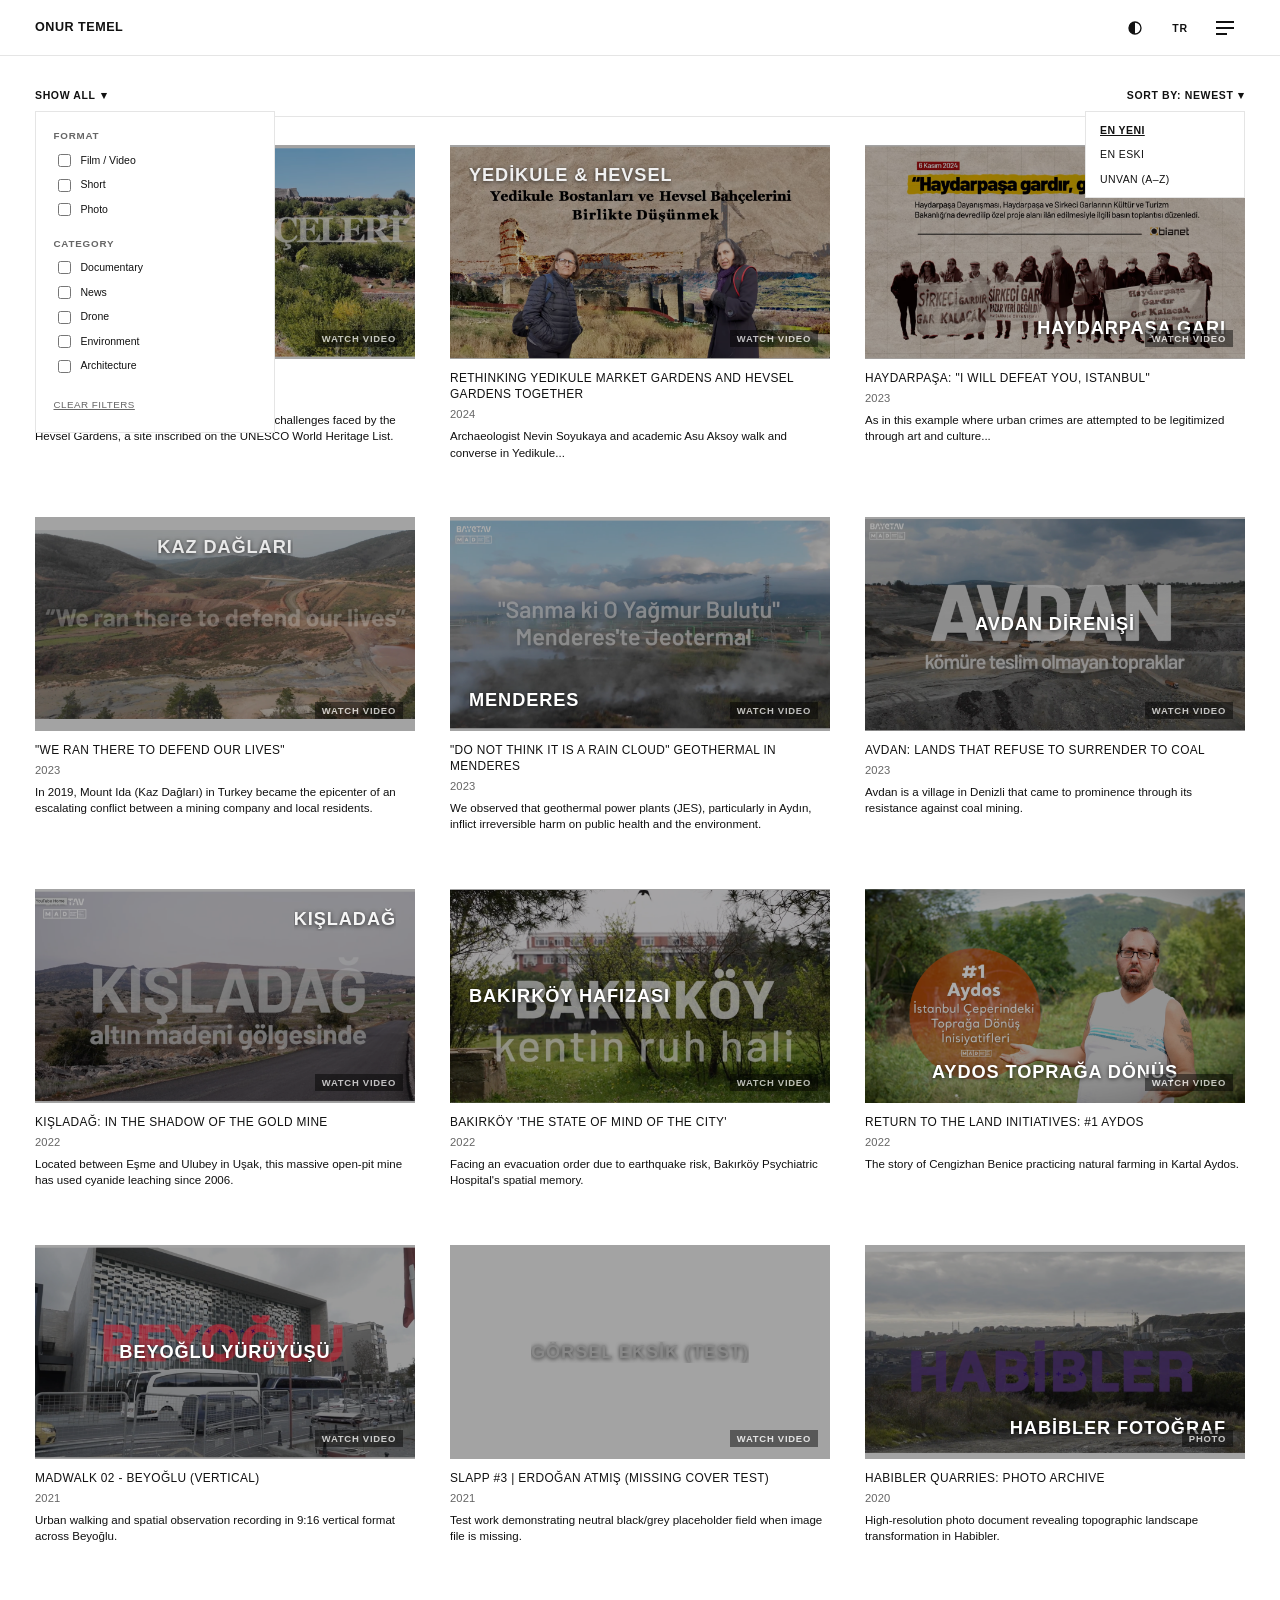
==== test-B/index.html @ b6300fff "Add isolated portfolio cover and media experiments" ====
<!doctype html>
<html lang="tr">
<head>
  <meta charset="utf-8">
  <meta name="viewport" content="width=device-width, initial-scale=1">
  <title>ONUR TEMEL — Videograf & Arşiv (Test B)</title>
  <meta name="description" content="Videograf Onur Temel'in portfolyosu. Gözlemci belgesel, performans kaydı, kent araştırmaları ve saha dokümantasyonları (Test B).">
  
  <meta property="og:title" content="ONUR TEMEL — Videographer (Test B)">
  <meta property="og:description" content="Portfolio of videographer Onur Temel (Test B).">
  <meta property="og:type" content="website">

  <link rel="stylesheet" href="styles.css">
  
  <style>
    .sr-only {
      position: absolute;
      width: 1px;
      height: 1px;
      padding: 0;
      margin: -1px;
      overflow: hidden;
      clip: rect(0, 0, 0, 0);
      white-space: nowrap;
      border: 0;
    }
  </style>
</head>
<body>

  <header class="site-header">
    <div class="site-container" style="width:100%; display:flex; align-items:center; justify-content:space-between;">
      <a href="#work" class="header-brand" id="brand-link" aria-label="Onur Temel Homepage">ONUR TEMEL</a>
      
      <div class="header-controls">
        <button id="theme-toggle" class="icon-btn theme-toggle-btn" aria-label="Koyu/Açık temayı değiştir" title="Tema Değiştir">
          <span class="theme-split-icon" aria-hidden="true">
            <svg viewBox="0 0 24 24" width="16" height="16">
              <circle cx="12" cy="12" r="9" fill="none" stroke="currentColor" stroke-width="2"/>
              <path d="M12 3 A9 9 0 0 0 12 21 Z" fill="currentColor"/>
            </svg>
          </span>
        </button>

        <button id="lang-toggle" class="icon-btn lang-toggle-btn" aria-label="Switch language to English" title="Dil Değiştir">
          EN
        </button>
        
        <button id="view-switch-btn" class="icon-btn view-switch-btn" aria-label="Metin Görünümünü Göster" aria-expanded="false" title="Görünüm Değiştir">
          <span class="view-switch-symbol" aria-hidden="true">
            <span class="line"></span>
            <span class="line"></span>
            <span class="line"></span>
          </span>
        </button>
      </div>
    </div>
  </header>

  <div class="site-container">
    <main>
      <!-- Filter & Sort Controls Bar -->
      <div id="filter-sort-bar" class="filter-sort-bar">
        <!-- Filter Dropdown -->
        <div class="filter-dropdown-container">
          <button id="filter-toggle-btn" class="filter-bar-btn" aria-expanded="false" aria-controls="filter-menu">
            <span id="filter-btn-label">TÜMÜ</span> ▾
          </button>

          <div id="filter-menu" class="filter-menu" hidden>
            <div class="filter-group">
              <h3 class="filter-group-title" id="filter-format-heading">FORMAT</h3>
              <div id="filter-formats-list" class="filter-options-list"></div>
            </div>
            <div class="filter-group">
              <h3 class="filter-group-title" id="filter-category-heading">KATEGORİ</h3>
              <div id="filter-categories-list" class="filter-options-list"></div>
            </div>
            <div class="filter-menu-actions">
              <button id="clear-filters-btn" class="filter-clear-btn">Filtreleri Temizle</button>
            </div>
          </div>
        </div>

        <!-- Sort Dropdown -->
        <div class="sort-dropdown-container">
          <button id="sort-toggle-btn" class="filter-bar-btn" aria-expanded="false" aria-controls="sort-menu">
            <span id="sort-btn-label">SIRALA: EN YENİ</span> ▾
          </button>

          <div id="sort-menu" class="sort-menu" hidden>
            <button class="sort-option-btn active" data-sort="newest">En Yeni</button>
            <button class="sort-option-btn" data-sort="oldest">En Eski</button>
            <button class="sort-option-btn" data-sort="title">Unvan (A–Z)</button>
          </div>
        </div>
      </div>

      <!-- Primary View: Work Grid -->
      <section id="work-view" class="view" aria-label="Seçilmiş Çalışmalar">
        <h1 class="sr-only" id="work-heading">Seçilmiş Çalışmalar</h1>
        <div id="works-grid" class="works-grid" role="region" aria-live="polite"></div>
      </section>

      <!-- Information / Bio / CV View -->
      <section id="info-view" class="view" aria-label="Bilgi & Arşiv" hidden>
        <h1 class="sr-only" id="info-heading">Bilgi & Arşiv</h1>
        <div id="info-container" class="info-container"></div>
      </section>

      <!-- Graceful Fallback Error UI -->
      <div id="error-state" class="error-state" hidden>
        <p id="error-message">İçerik kataloğu yüklenemedi. Lütfen bağlantınızı kontrol edin.</p>
        <button id="retry-btn" class="retry-btn">Yeniden Dene</button>
      </div>
    </main>
  </div>

  <script src="app.js"></script>
</body>
</html>
---- test-B/styles.css ----
/* ONUR TEMEL — VIDEOGRAPHER PORTFOLIO
   Test B: Editorial Lower-Chrome Affordance + Coded Covers + Filter/Sort System */

:root {
  color-scheme: light dark;
  --bg-color: #ffffff;
  --fg-color: #111111;
  --fg-muted: #666666;
  --bg-media: #f0f0f0;
  --border-color: #e5e5e5;
  --focus-ring: #111111;

  --font-stack: -apple-system, BlinkMacSystemFont, "Helvetica Neue", Helvetica, Arial, sans-serif;
  --site-max-width: 1600px;
  --header-height: 56px;
}

@media (prefers-color-scheme: dark) {
  :root {
    --bg-color: #121212;
    --fg-color: #eeeeee;
    --fg-muted: #999999;
    --bg-media: #1e1e1e;
    --border-color: #262626;
    --focus-ring: #ffffff;
  }
}

html[data-theme="light"] {
  color-scheme: light;
  --bg-color: #ffffff;
  --fg-color: #111111;
  --fg-muted: #666666;
  --bg-media: #f0f0f0;
  --border-color: #e5e5e5;
  --focus-ring: #111111;
}

html[data-theme="dark"] {
  color-scheme: dark;
  --bg-color: #121212;
  --fg-color: #eeeeee;
  --fg-muted: #999999;
  --bg-media: #1e1e1e;
  --border-color: #262626;
  --focus-ring: #ffffff;
}

/* Reset & Base */
*, *::before, *::after {
  box-sizing: border-box;
}

html, body {
  margin: 0;
  padding: 0;
  width: 100%;
  min-height: 100%;
  background-color: var(--bg-color);
  color: var(--fg-color);
  font-family: var(--font-stack);
  font-size: 14px;
  line-height: 1.5;
  -webkit-font-smoothing: antialiased;
  -moz-osx-font-smoothing: grayscale;
}

:focus-visible {
  outline: 2px solid var(--focus-ring);
  outline-offset: 3px;
}

.site-container {
  max-width: var(--site-max-width);
  margin: 0 auto;
  padding: 0 1rem;
}

@media (min-width: 640px) {
  .site-container { padding: 0 1.5rem; }
}

@media (min-width: 1024px) {
  .site-container { padding: 0 2.5rem; }
}

/* Persistent Header */
.site-header {
  position: sticky;
  top: 0;
  z-index: 100;
  height: var(--header-height);
  background-color: var(--bg-color);
  border-bottom: 1px solid var(--border-color);
  display: flex;
  align-items: center;
  justify-content: space-between;
  transition: background-color 0.2s ease, border-color 0.2s ease;
}

.header-brand {
  font-size: 0.9rem;
  font-weight: 700;
  letter-spacing: 0.04em;
  color: var(--fg-color);
  text-decoration: none;
  text-transform: uppercase;
  background: none;
  border: none;
  padding: 0;
  cursor: pointer;
  display: inline-flex;
  align-items: center;
  white-space: nowrap;
}

.header-controls {
  display: flex;
  align-items: center;
  gap: 0.25rem;
}

@media (min-width: 375px) {
  .header-controls { gap: 0.5rem; }
}

.icon-btn {
  background: none;
  border: none;
  color: var(--fg-color);
  cursor: pointer;
  padding: 0;
  min-width: 40px;
  min-height: 44px;
  display: flex;
  align-items: center;
  justify-content: center;
  border-radius: 0;
  transition: opacity 0.15s ease;
}

.icon-btn:hover { opacity: 0.75; }
.icon-btn[hidden] { display: none !important; }

.lang-toggle-btn {
  font-family: var(--font-stack);
  font-size: 0.75rem;
  font-weight: 600;
  letter-spacing: 0.06em;
  text-transform: uppercase;
  color: var(--fg-color);
  min-width: 36px;
}

.theme-split-icon { width: 16px; height: 16px; display: block; }
.theme-split-icon svg { width: 100%; height: 100%; display: block; }

.view-switch-symbol {
  width: 18px;
  height: 14px;
  position: relative;
  display: flex;
  flex-direction: column;
  justify-content: space-between;
}

.view-switch-symbol .line {
  display: block;
  height: 2px;
  background-color: var(--fg-color);
  width: 100%;
  transition: width 0.2s ease, transform 0.2s ease;
}

.view-switch-symbol .line:last-child { width: 60%; }

.view-switch-btn[aria-expanded="true"] .view-switch-symbol {
  display: grid;
  grid-template-columns: 1fr 1fr;
  grid-template-rows: 1fr 1fr;
  gap: 3px;
  height: 14px;
  width: 14px;
}

.view-switch-btn[aria-expanded="true"] .view-switch-symbol .line {
  width: 100% !important;
  height: 100% !important;
}

main { padding: 2rem 0 4rem 0; }

.view { display: block; }
.view[hidden] { display: none !important; }

/* FILTER & SORT BAR (Typographic & Editorial) */
.filter-sort-bar {
  display: flex;
  align-items: center;
  justify-content: space-between;
  margin-bottom: 2rem;
  padding-bottom: 0.75rem;
  border-bottom: 1px solid var(--border-color);
}

.filter-dropdown-container, .sort-dropdown-container {
  position: relative;
}

.filter-bar-btn {
  background: none;
  border: none;
  color: var(--fg-color);
  font-family: var(--font-stack);
  font-size: 0.75rem;
  font-weight: 600;
  letter-spacing: 0.06em;
  text-transform: uppercase;
  cursor: pointer;
  padding: 0.3rem 0;
  display: inline-flex;
  align-items: center;
  gap: 0.35rem;
}

.filter-bar-btn:hover { opacity: 0.7; }

.filter-menu, .sort-menu {
  position: absolute;
  top: 100%;
  left: 0;
  z-index: 120;
  background-color: var(--bg-color);
  border: 1px solid var(--border-color);
  padding: 1.25rem;
  margin-top: 0.4rem;
  min-width: 240px;
  display: flex;
  flex-direction: column;
  gap: 1.25rem;
}

.sort-menu {
  right: 0;
  left: auto;
  min-width: 160px;
  padding: 0.5rem;
  gap: 0.2rem;
}

.filter-group-title {
  font-size: 0.7rem;
  font-weight: 700;
  letter-spacing: 0.08em;
  color: var(--fg-muted);
  margin: 0 0 0.5rem 0;
}

.filter-options-list {
  display: flex;
  flex-direction: column;
  gap: 0.4rem;
}

.filter-checkbox-label {
  display: flex;
  align-items: center;
  gap: 0.5rem;
  font-size: 0.75rem;
  color: var(--fg-color);
  cursor: pointer;
  user-select: none;
}

.filter-checkbox-label input[type="checkbox"] {
  accent-color: var(--fg-color);
}

.sort-option-btn {
  background: none;
  border: none;
  color: var(--fg-color);
  font-family: var(--font-stack);
  font-size: 0.75rem;
  text-align: left;
  padding: 0.35rem 0.5rem;
  cursor: pointer;
  text-transform: uppercase;
  letter-spacing: 0.04em;
}

.sort-option-btn:hover, .sort-option-btn.active {
  font-weight: 700;
  text-decoration: underline;
}

.filter-clear-btn {
  background: none;
  border: none;
  color: var(--fg-muted);
  font-size: 0.7rem;
  text-transform: uppercase;
  letter-spacing: 0.05em;
  cursor: pointer;
  padding: 0;
  text-decoration: underline;
}

/* WORK VIEW GRID */
.works-grid {
  display: grid;
  grid-template-columns: 1fr;
  gap: 2.5rem 1.5rem;
}

@media (min-width: 640px) {
  .works-grid { grid-template-columns: repeat(2, 1fr); gap: 3.5rem 2rem; }
}

@media (min-width: 1024px) {
  .works-grid { grid-template-columns: repeat(3, 1fr); gap: 4rem 2.5rem; }
}

@media (min-width: 1440px) {
  .works-grid { grid-template-columns: repeat(4, 1fr); gap: 4.5rem 2.5rem; }
}

.work-item {
  display: flex;
  flex-direction: column;
}

/* NEW CODED COVER SYSTEM */
.work-media-container {
  width: 100%;
  aspect-ratio: 16 / 9;
  background-color: var(--bg-media);
  position: relative;
  overflow: hidden;
  container-type: inline-size;
}

.black-cover-container {
  background-color: #000000 !important;
}

.work-media-btn {
  width: 100%;
  height: 100%;
  border: none;
  background: var(--bg-media);
  padding: 0;
  margin: 0;
  cursor: pointer;
  position: relative;
  display: block;
  text-align: left;
}

/* Layer 1: Image */
.cover-img {
  width: 100%;
  height: 100%;
  object-fit: cover;
  display: block;
  transition: opacity 0.25s ease, filter 0.25s ease;
}

/* Layer 2: Muted Veil Overlay */
.cover-veil {
  position: absolute;
  inset: 0;
  background-color: rgba(0, 0, 0, 0.32);
  mix-blend-mode: multiply;
  transition: background-color 0.25s ease;
  pointer-events: none;
  z-index: 1;
}

.work-media-btn:hover .cover-veil,
.work-media-btn:focus-visible .cover-veil {
  background-color: rgba(0, 0, 0, 0.15); /* Lightens on hover/focus */
}

/* Layer 3: Coded HTML Cover Typography */
.cover-typography-layer {
  position: absolute;
  inset: 0;
  padding: clamp(0.75rem, 5cqi, 1.5rem);
  display: flex;
  pointer-events: none;
  z-index: 2;
  overflow: hidden;
}

/* Alignments */
.cover-align-left-top { justify-content: flex-start; align-items: flex-start; text-align: left; }
.cover-align-center-top { justify-content: center; align-items: flex-start; text-align: center; }
.cover-align-right-top { justify-content: flex-end; align-items: flex-start; text-align: right; }

.cover-align-left-center { justify-content: flex-start; align-items: center; text-align: left; }
.cover-align-center-center { justify-content: center; align-items: center; text-align: center; }
.cover-align-right-center { justify-content: flex-end; align-items: center; text-align: right; }

.cover-align-left-bottom { justify-content: flex-start; align-items: flex-end; text-align: left; }
.cover-align-center-bottom { justify-content: center; align-items: flex-end; text-align: center; }
.cover-align-right-bottom { justify-content: flex-end; align-items: flex-end; text-align: right; }

.cover-text {
  font-family: var(--font-stack);
  font-size: clamp(0.75rem, 6.5cqi, 1.3rem);
  font-weight: 700;
  letter-spacing: 0.05em;
  text-transform: uppercase;
  line-height: 1.25;
  margin: 0;
  max-width: 100%;
  display: -webkit-box;
  -webkit-box-orient: vertical;
  -webkit-line-clamp: 3;
  line-clamp: 3;
  overflow: hidden;
  text-shadow: 0 1px 4px rgba(0, 0, 0, 0.7);
  word-break: break-word;
}

/* TEST B: EDITORIAL LOWER-CHROME AFFORDANCE (WATCH VIDEO / VİDEOYU İZLE) */
.test-b-editorial-badge {
  position: absolute;
  bottom: 12px;
  right: 12px;
  font-family: var(--font-stack);
  font-size: 0.675rem;
  font-weight: 700;
  letter-spacing: 0.08em;
  text-transform: uppercase;
  color: #ffffff;
  background-color: rgba(0, 0, 0, 0.65);
  padding: 0.2rem 0.5rem;
  pointer-events: none;
  z-index: 3;
  transition: opacity 0.2s ease, transform 0.2s ease;
  opacity: 0.85; /* Responsive persistent visibility on touch */
}

@media (hover: hover) {
  .test-b-editorial-badge {
    opacity: 0.7; /* Restrained default */
  }
  .work-media-btn:hover .test-b-editorial-badge,
  .work-media-btn:focus-visible .test-b-editorial-badge {
    opacity: 1;
    transform: translateY(-1px);
  }
}

/* FULLSCREEN & LIGHTBOX OVERLAYS */
.video-overlay, .photo-lightbox-overlay {
  position: fixed;
  top: 0;
  left: 0;
  width: 100vw;
  height: 100dvh;
  background-color: #000000;
  z-index: 99999;
  display: flex;
  flex-direction: column;
  align-items: center;
  justify-content: center;
  overflow: hidden;
}

.video-overlay-close, .photo-lightbox-close {
  position: absolute;
  top: 16px;
  right: 16px;
  z-index: 100000;
  background: rgba(0, 0, 0, 0.6);
  border: 1px solid rgba(255, 255, 255, 0.25);
  color: #ffffff;
  width: 40px;
  height: 40px;
  border-radius: 50%;
  display: flex;
  align-items: center;
  justify-content: center;
  cursor: pointer;
  transition: background-color 0.15s ease, transform 0.15s ease;
}

.video-overlay-close:hover, .photo-lightbox-close:hover {
  background: rgba(255, 255, 255, 0.25);
  transform: scale(1.05);
}

.video-overlay-frame-wrapper {
  width: 100%;
  height: 100%;
  max-width: 100vw;
  max-height: 100dvh;
  display: flex;
  align-items: center;
  justify-content: center;
}

/* Portrait 9:16 Video Player Wrapper */
.portrait-video-wrapper {
  width: 100%;
  max-width: calc(100vh * (9 / 16));
  height: 100%;
  max-height: 100dvh;
  aspect-ratio: 9 / 16;
  margin: 0 auto;
  display: flex;
  align-items: center;
  justify-content: center;
}

.video-overlay-iframe {
  width: 100%;
  height: 100%;
  border: 0;
  display: block;
}

.photo-lightbox-img {
  max-width: 90vw;
  max-height: 90vh;
  object-fit: contain;
  display: block;
}

/* Work Item Metadata */
.work-meta {
  margin-top: 0.85rem;
}

.work-title {
  font-size: 0.85rem;
  font-weight: 500;
  letter-spacing: 0.03em;
  text-transform: uppercase;
  margin: 0 0 0.25rem 0;
  color: var(--fg-color);
  line-height: 1.35;
}

.work-details {
  font-size: 0.8rem;
  color: var(--fg-muted);
  margin: 0 0 0.4rem 0;
  letter-spacing: 0.01em;
}

.work-meta .work-description,
.work-description {
  font-size: 0.825rem;
  color: var(--fg-color);
  margin: 0;
  line-height: 1.4;
  font-weight: 400;
  display: -webkit-box;
  -webkit-box-orient: vertical;
  -webkit-line-clamp: 3;
  line-clamp: 3;
  overflow: hidden;
  max-height: 4.2em;
}

/* INFO / BIO VIEW */
.info-container {
  display: grid;
  grid-template-columns: 1fr;
  gap: 3rem;
  padding-top: 0.5rem;
}

@media (min-width: 860px) {
  .info-container { grid-template-columns: 1fr 1.3fr; gap: 4rem; }
}

.info-sidebar, .info-main {
  display: flex;
  flex-direction: column;
  gap: 2.5rem;
}

.info-section-title {
  font-size: 0.75rem;
  font-weight: 700;
  text-transform: uppercase;
  letter-spacing: 0.08em;
  color: var(--fg-muted);
  margin: 0 0 1rem 0;
  padding-bottom: 0.4rem;
  border-bottom: 1px solid var(--border-color);
}

.info-short-bio {
  font-size: 1.1rem;
  font-weight: 500;
  line-height: 1.5;
  margin: 0 0 1.25rem 0;
  color: var(--fg-color);
}

.info-long-bio {
  font-size: 0.9rem;
  line-height: 1.6;
  color: var(--fg-color);
  margin: 0 0 2rem 0;
}

.info-list { list-style: none; padding: 0; margin: 0; }
.info-list li {
  font-size: 0.85rem;
  padding: 0.4rem 0;
  border-bottom: 1px dashed var(--border-color);
  color: var(--fg-color);
  line-height: 1.4;
}
.info-list li:last-child { border-bottom: none; }

.links-list { display: flex; flex-direction: column; gap: 0.5rem; }
.editorial-link {
  color: var(--fg-color);
  text-decoration: none;
  font-size: 0.875rem;
  font-weight: 600;
  display: inline-flex;
  align-items: center;
  gap: 0.4rem;
}
.editorial-link:hover { text-decoration: underline; }

.demo-notice {
  margin-top: 3rem;
  padding: 0.75rem 1rem;
  border: 1px solid var(--border-color);
  font-size: 0.75rem;
  color: var(--fg-muted);
  letter-spacing: 0.04em;
  text-transform: uppercase;
}

.error-state { text-align: center; padding: 4rem 1rem; max-width: 480px; margin: 0 auto; }
.error-state p { font-size: 0.9rem; color: var(--fg-muted); margin-bottom: 1.5rem; }
.retry-btn {
  background: var(--fg-color);
  color: var(--bg-color);
  border: none;
  padding: 0.6rem 1.25rem;
  font-size: 0.8rem;
  font-weight: 600;
  text-transform: uppercase;
  letter-spacing: 0.05em;
  cursor: pointer;
}
.retry-btn:hover { opacity: 0.85; }

@media (prefers-reduced-motion: reduce) {
  *, *::before, *::after {
    animation-duration: 0.01ms !important;
    animation-iteration-count: 1 !important;
    transition-duration: 0.01ms !important;
    scroll-behavior: auto !important;
  }
}
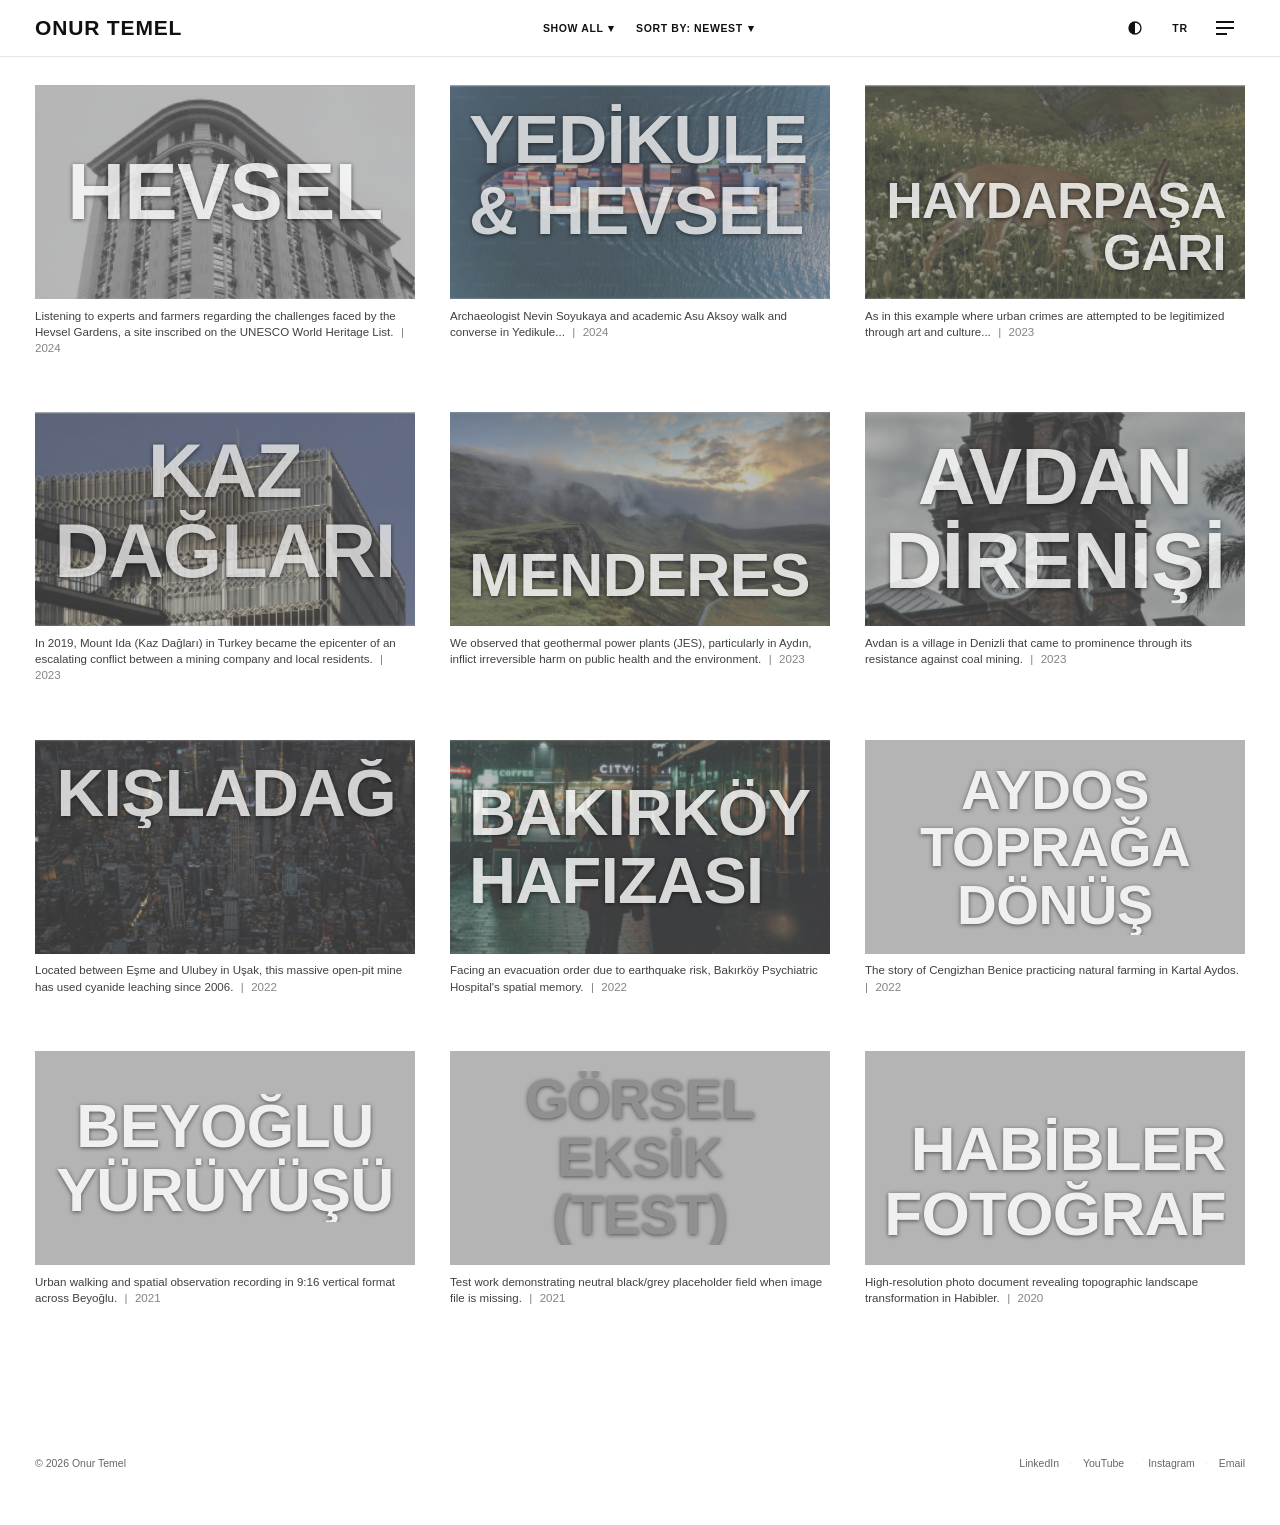
==== commit f93628fe: "Refine Test B responsive navigation and typography" ====
--- a/test-B/index.html
+++ b/test-B/index.html
@@ -28,11 +28,14 @@
 </head>
 <body>
 
-  <header class="site-header">
-    <div class="site-container" style="width:100%; display:flex; align-items:center; justify-content:space-between;">
+  <header class="site-header" id="site-header">
+    <div class="site-container header-container" id="header-container">
       <a href="#work" class="header-brand" id="brand-link" aria-label="Onur Temel Homepage">ONUR TEMEL</a>
       
-      <div class="header-controls">
+      <!-- CENTER ZONE: Filter & Sort toolbar is placed here on wide desktop -->
+      <div id="header-center-zone" class="header-center-zone"></div>
+
+      <div class="header-controls" id="header-controls">
         <button id="theme-toggle" class="icon-btn theme-toggle-btn" aria-label="Koyu/Açık temayı değiştir" title="Tema Değiştir">
           <span class="theme-split-icon" aria-hidden="true">
             <svg viewBox="0 0 24 24" width="16" height="16">
@@ -55,47 +58,52 @@
         </button>
       </div>
     </div>
+
+    <!-- SECOND ROW ZONE: Filter & Sort toolbar is placed here in two-row mode / mobile -->
+    <div id="second-row-zone" class="second-row-zone">
+      <div class="site-container" id="second-row-container">
+        <!-- Filter & Sort Controls Bar -->
+        <div id="filter-sort-bar" class="filter-sort-bar">
+          <!-- Filter Dropdown -->
+          <div class="filter-dropdown-container">
+            <button id="filter-toggle-btn" class="filter-bar-btn" aria-expanded="false" aria-controls="filter-menu">
+              <span id="filter-btn-label">TÜMÜ</span> ▾
+            </button>
+
+            <div id="filter-menu" class="filter-menu" hidden>
+              <div class="filter-group">
+                <h3 class="filter-group-title" id="filter-format-heading">FORMAT</h3>
+                <div id="filter-formats-list" class="filter-options-list"></div>
+              </div>
+              <div class="filter-group">
+                <h3 class="filter-group-title" id="filter-category-heading">KATEGORİ</h3>
+                <div id="filter-categories-list" class="filter-options-list"></div>
+              </div>
+              <div class="filter-menu-actions">
+                <button id="clear-filters-btn" class="filter-clear-btn">Filtreleri Temizle</button>
+              </div>
+            </div>
+          </div>
+
+          <!-- Sort Dropdown -->
+          <div class="sort-dropdown-container">
+            <button id="sort-toggle-btn" class="filter-bar-btn" aria-expanded="false" aria-controls="sort-menu">
+              <span id="sort-btn-label">SIRALA: EN YENİ</span> ▾
+            </button>
+
+            <div id="sort-menu" class="sort-menu" hidden>
+              <button class="sort-option-btn active" data-sort="newest">En Yeni</button>
+              <button class="sort-option-btn" data-sort="oldest">En Eski</button>
+              <button class="sort-option-btn" data-sort="title">Unvan (A–Z)</button>
+            </div>
+          </div>
+        </div>
+      </div>
+    </div>
   </header>
 
   <div class="site-container">
     <main>
-      <!-- Filter & Sort Controls Bar -->
-      <div id="filter-sort-bar" class="filter-sort-bar">
-        <!-- Filter Dropdown -->
-        <div class="filter-dropdown-container">
-          <button id="filter-toggle-btn" class="filter-bar-btn" aria-expanded="false" aria-controls="filter-menu">
-            <span id="filter-btn-label">TÜMÜ</span> ▾
-          </button>
-
-          <div id="filter-menu" class="filter-menu" hidden>
-            <div class="filter-group">
-              <h3 class="filter-group-title" id="filter-format-heading">FORMAT</h3>
-              <div id="filter-formats-list" class="filter-options-list"></div>
-            </div>
-            <div class="filter-group">
-              <h3 class="filter-group-title" id="filter-category-heading">KATEGORİ</h3>
-              <div id="filter-categories-list" class="filter-options-list"></div>
-            </div>
-            <div class="filter-menu-actions">
-              <button id="clear-filters-btn" class="filter-clear-btn">Filtreleri Temizle</button>
-            </div>
-          </div>
-        </div>
-
-        <!-- Sort Dropdown -->
-        <div class="sort-dropdown-container">
-          <button id="sort-toggle-btn" class="filter-bar-btn" aria-expanded="false" aria-controls="sort-menu">
-            <span id="sort-btn-label">SIRALA: EN YENİ</span> ▾
-          </button>
-
-          <div id="sort-menu" class="sort-menu" hidden>
-            <button class="sort-option-btn active" data-sort="newest">En Yeni</button>
-            <button class="sort-option-btn" data-sort="oldest">En Eski</button>
-            <button class="sort-option-btn" data-sort="title">Unvan (A–Z)</button>
-          </div>
-        </div>
-      </div>
-
       <!-- Primary View: Work Grid -->
       <section id="work-view" class="view" aria-label="Seçilmiş Çalışmalar">
         <h1 class="sr-only" id="work-heading">Seçilmiş Çalışmalar</h1>
@@ -116,6 +124,8 @@
     </main>
   </div>
 
+  <footer id="site-footer" class="site-footer"></footer>
+
   <script src="app.js"></script>
 </body>
 </html>
--- a/test-B/styles.css
+++ b/test-B/styles.css
@@ -10,7 +10,7 @@
   --border-color: #e5e5e5;
   --focus-ring: #111111;
 
-  --font-stack: -apple-system, BlinkMacSystemFont, "Helvetica Neue", Helvetica, Arial, sans-serif;
+  --font-stack: Helvetica, Arial, sans-serif;
   --site-max-width: 1600px;
   --header-height: 56px;
 }
@@ -89,17 +89,51 @@
   position: sticky;
   top: 0;
   z-index: 100;
-  height: var(--header-height);
   background-color: var(--bg-color);
   border-bottom: 1px solid var(--border-color);
+  transition: background-color 0.2s ease, border-color 0.2s ease;
+}
+
+.header-container {
+  height: var(--header-height);
+  width: 100%;
   display: flex;
   align-items: center;
   justify-content: space-between;
-  transition: background-color 0.2s ease, border-color 0.2s ease;
+}
+
+.header-center-zone {
+  display: flex;
+  align-items: center;
+  justify-content: center;
+  flex: 1 1 auto;
+}
+
+/* Second Row Toolbar Zone (used in two-row mode / mobile) */
+.second-row-zone {
+  background-color: var(--bg-color);
+  border-top: 1px solid var(--border-color);
+  overflow: hidden;
+  max-height: 50px;
+  transition: max-height 0.25s ease, opacity 0.2s ease, transform 0.2s ease;
+  transform: translateY(0);
+  opacity: 1;
+}
+
+.second-row-zone.toolbar-hidden {
+  max-height: 0;
+  opacity: 0;
+  transform: translateY(-100%);
+  pointer-events: none;
+}
+
+.site-header.single-row-mode .second-row-zone {
+  display: none !important;
 }
 
 .header-brand {
-  font-size: 0.9rem;
+  font-family: Helvetica, Arial, sans-serif;
+  font-size: clamp(1.1rem, 4.5vw, 1.5rem);
   font-weight: 700;
   letter-spacing: 0.04em;
   color: var(--fg-color);
@@ -197,10 +231,23 @@
 .filter-sort-bar {
   display: flex;
   align-items: center;
+  gap: 1.5rem;
+}
+
+.two-row-mode .filter-sort-bar,
+.second-row-zone .filter-sort-bar {
   justify-content: space-between;
-  margin-bottom: 2rem;
-  padding-bottom: 0.75rem;
-  border-bottom: 1px solid var(--border-color);
+  height: 44px;
+  margin: 0;
+  padding: 0;
+  border-bottom: none;
+}
+
+.single-row-mode .filter-sort-bar {
+  justify-content: center;
+  margin: 0;
+  padding: 0;
+  border-bottom: none;
 }
 
 .filter-dropdown-container, .sort-dropdown-container {
@@ -238,6 +285,11 @@
   display: flex;
   flex-direction: column;
   gap: 1.25rem;
+  box-shadow: 0 8px 24px rgba(0, 0, 0, 0.12);
+}
+
+.filter-menu[hidden], .sort-menu[hidden] {
+  display: none !important;
 }
 
 .sort-menu {
@@ -328,6 +380,14 @@
 .work-item {
   display: flex;
   flex-direction: column;
+  cursor: pointer;
+  position: relative;
+  outline: none;
+}
+
+.work-item:focus-visible {
+  outline: 2px solid var(--focus-ring);
+  outline-offset: 4px;
 }
 
 /* NEW CODED COVER SYSTEM */
@@ -344,53 +404,48 @@
   background-color: #000000 !important;
 }
 
-.work-media-btn {
-  width: 100%;
-  height: 100%;
-  border: none;
-  background: var(--bg-media);
-  padding: 0;
-  margin: 0;
-  cursor: pointer;
-  position: relative;
-  display: block;
-  text-align: left;
-}
-
 /* Layer 1: Image */
 .cover-img {
   width: 100%;
   height: 100%;
   object-fit: cover;
   display: block;
-  transition: opacity 0.25s ease, filter 0.25s ease;
+  opacity: 0.7; /* Default 70% visible */
+  transition: opacity 0.2s ease;
+}
+
+.work-item:hover .cover-img,
+.work-item:focus-within .cover-img {
+  opacity: 0.2; /* Strongly recedes on hover/focus */
 }
 
 /* Layer 2: Muted Veil Overlay */
 .cover-veil {
   position: absolute;
   inset: 0;
-  background-color: rgba(0, 0, 0, 0.32);
-  mix-blend-mode: multiply;
-  transition: background-color 0.25s ease;
+  background-color: rgba(0, 0, 0, 0.25);
+  transition: opacity 0.2s ease;
   pointer-events: none;
   z-index: 1;
-}
-
-.work-media-btn:hover .cover-veil,
-.work-media-btn:focus-visible .cover-veil {
-  background-color: rgba(0, 0, 0, 0.15); /* Lightens on hover/focus */
 }
 
 /* Layer 3: Coded HTML Cover Typography */
 .cover-typography-layer {
   position: absolute;
   inset: 0;
-  padding: clamp(0.75rem, 5cqi, 1.5rem);
+  padding: 1rem;
   display: flex;
   pointer-events: none;
   z-index: 2;
   overflow: hidden;
+  box-sizing: border-box;
+  opacity: 0.8; /* Default 80% visible */
+  transition: opacity 0.2s ease;
+}
+
+.work-item:hover .cover-typography-layer,
+.work-item:focus-within .cover-typography-layer {
+  opacity: 1.0; /* 100% visible on hover/focus */
 }
 
 /* Alignments */
@@ -407,21 +462,21 @@
 .cover-align-right-bottom { justify-content: flex-end; align-items: flex-end; text-align: right; }
 
 .cover-text {
-  font-family: var(--font-stack);
-  font-size: clamp(0.75rem, 6.5cqi, 1.3rem);
+  font-family: Helvetica, Arial, sans-serif;
   font-weight: 700;
-  letter-spacing: 0.05em;
-  text-transform: uppercase;
-  line-height: 1.25;
+  letter-spacing: -0.01em;
+  text-transform: uppercase;
+  line-height: 1.05;
   margin: 0;
+  padding: 0;
   max-width: 100%;
-  display: -webkit-box;
-  -webkit-box-orient: vertical;
-  -webkit-line-clamp: 3;
-  line-clamp: 3;
+  max-height: 100%;
   overflow: hidden;
   text-shadow: 0 1px 4px rgba(0, 0, 0, 0.7);
-  word-break: break-word;
+  word-break: normal !important;
+  overflow-wrap: normal !important;
+  white-space: pre-wrap;
+  hyphens: none !important;
 }
 
 /* TEST B: EDITORIAL LOWER-CHROME AFFORDANCE (WATCH VIDEO / VİDEOYU İZLE) */
@@ -429,7 +484,7 @@
   position: absolute;
   bottom: 12px;
   right: 12px;
-  font-family: var(--font-stack);
+  font-family: Helvetica, Arial, sans-serif;
   font-size: 0.675rem;
   font-weight: 700;
   letter-spacing: 0.08em;
@@ -439,19 +494,34 @@
   padding: 0.2rem 0.5rem;
   pointer-events: none;
   z-index: 3;
-  transition: opacity 0.2s ease, transform 0.2s ease;
-  opacity: 0.85; /* Responsive persistent visibility on touch */
-}
-
-@media (hover: hover) {
+  transition: opacity 0.2s ease, visibility 0.2s ease;
+}
+
+/* Touch / coarse pointer devices: persistent 80% opacity */
+@media (hover: none), (pointer: coarse) {
   .test-b-editorial-badge {
-    opacity: 0.7; /* Restrained default */
+    opacity: 0.8;
+    visibility: visible;
   }
-  .work-media-btn:hover .test-b-editorial-badge,
-  .work-media-btn:focus-visible .test-b-editorial-badge {
-    opacity: 1;
-    transform: translateY(-1px);
+}
+
+/* Fine pointer / hover devices: hidden by default, revealed on hover/focus */
+@media (hover: hover) and (pointer: fine) {
+  .test-b-editorial-badge {
+    opacity: 0;
+    visibility: hidden;
   }
+
+  .work-item:hover .test-b-editorial-badge,
+  .work-item:focus-within .test-b-editorial-badge {
+    opacity: 1.0;
+    visibility: visible;
+  }
+}
+
+.work-item:focus-within .test-b-editorial-badge {
+  opacity: 1.0 !important;
+  visibility: visible !important;
 }
 
 /* FULLSCREEN & LIGHTBOX OVERLAYS */
@@ -532,28 +602,18 @@
 
 /* Work Item Metadata */
 .work-meta {
-  margin-top: 0.85rem;
-}
-
-.work-title {
-  font-size: 0.85rem;
-  font-weight: 500;
-  letter-spacing: 0.03em;
-  text-transform: uppercase;
-  margin: 0 0 0.25rem 0;
-  color: var(--fg-color);
-  line-height: 1.35;
-}
-
-.work-details {
-  font-size: 0.8rem;
-  color: var(--fg-muted);
-  margin: 0 0 0.4rem 0;
-  letter-spacing: 0.01em;
-}
-
-.work-meta .work-description,
-.work-description {
+  margin-top: 0.65rem;
+  opacity: 0.8; /* Default 80% visible */
+  transition: opacity 0.2s ease;
+}
+
+.work-item:hover .work-meta,
+.work-item:focus-within .work-meta {
+  opacity: 1.0; /* 100% visible on hover/focus */
+}
+
+.work-description-line {
+  font-family: Helvetica, Arial, sans-serif;
   font-size: 0.825rem;
   color: var(--fg-color);
   margin: 0;
@@ -567,6 +627,17 @@
   max-height: 4.2em;
 }
 
+.work-date-sep {
+  color: var(--fg-muted);
+  padding: 0 0.3rem;
+  font-weight: 400;
+}
+
+.work-date {
+  color: var(--fg-muted);
+  font-weight: 400;
+}
+
 /* INFO / BIO VIEW */
 .info-container {
   display: grid;
@@ -658,6 +729,55 @@
 }
 .retry-btn:hover { opacity: 0.85; }
 
+/* MINIMAL FOOTER */
+.site-footer {
+  margin-top: 4rem;
+  padding: 2.5rem 0 3.5rem 0;
+  font-family: Helvetica, Arial, sans-serif;
+  font-size: 0.75rem;
+  color: var(--fg-muted);
+  border: none;
+  background: transparent;
+}
+
+.footer-container {
+  display: flex;
+  align-items: center;
+  justify-content: space-between;
+  flex-wrap: wrap;
+  gap: 1rem 2rem;
+}
+
+.footer-copy {
+  color: var(--fg-muted);
+  font-weight: 400;
+}
+
+.footer-links {
+  display: flex;
+  align-items: center;
+  flex-wrap: wrap;
+  gap: 0.5rem 0.75rem;
+}
+
+.footer-link {
+  color: var(--fg-muted);
+  text-decoration: none;
+  font-weight: 500;
+  padding: 0.25rem 0;
+  transition: color 0.15s ease;
+}
+
+.footer-link:hover {
+  color: var(--fg-color);
+  text-decoration: underline;
+}
+
+.footer-sep {
+  color: var(--border-color);
+  user-select: none;
+}
+
 @media (prefers-reduced-motion: reduce) {
   *, *::before, *::after {
     animation-duration: 0.01ms !important;
